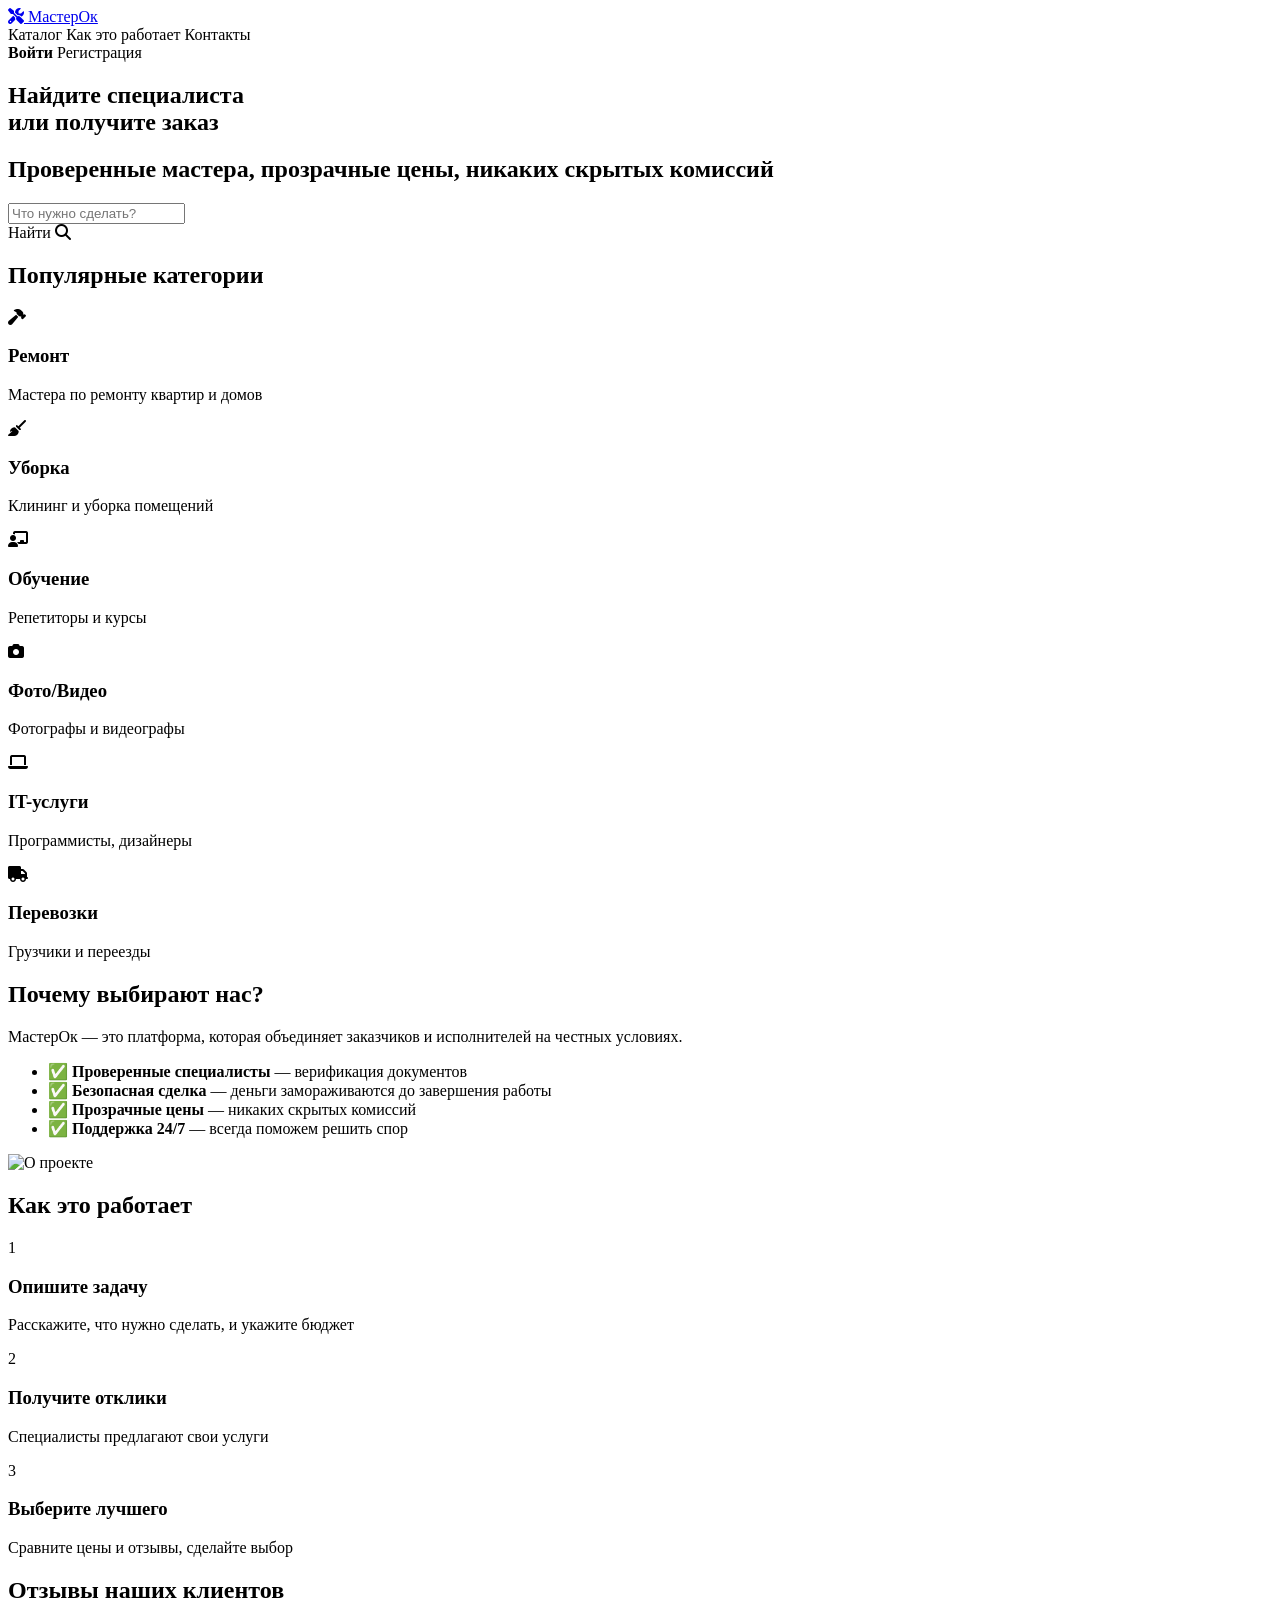
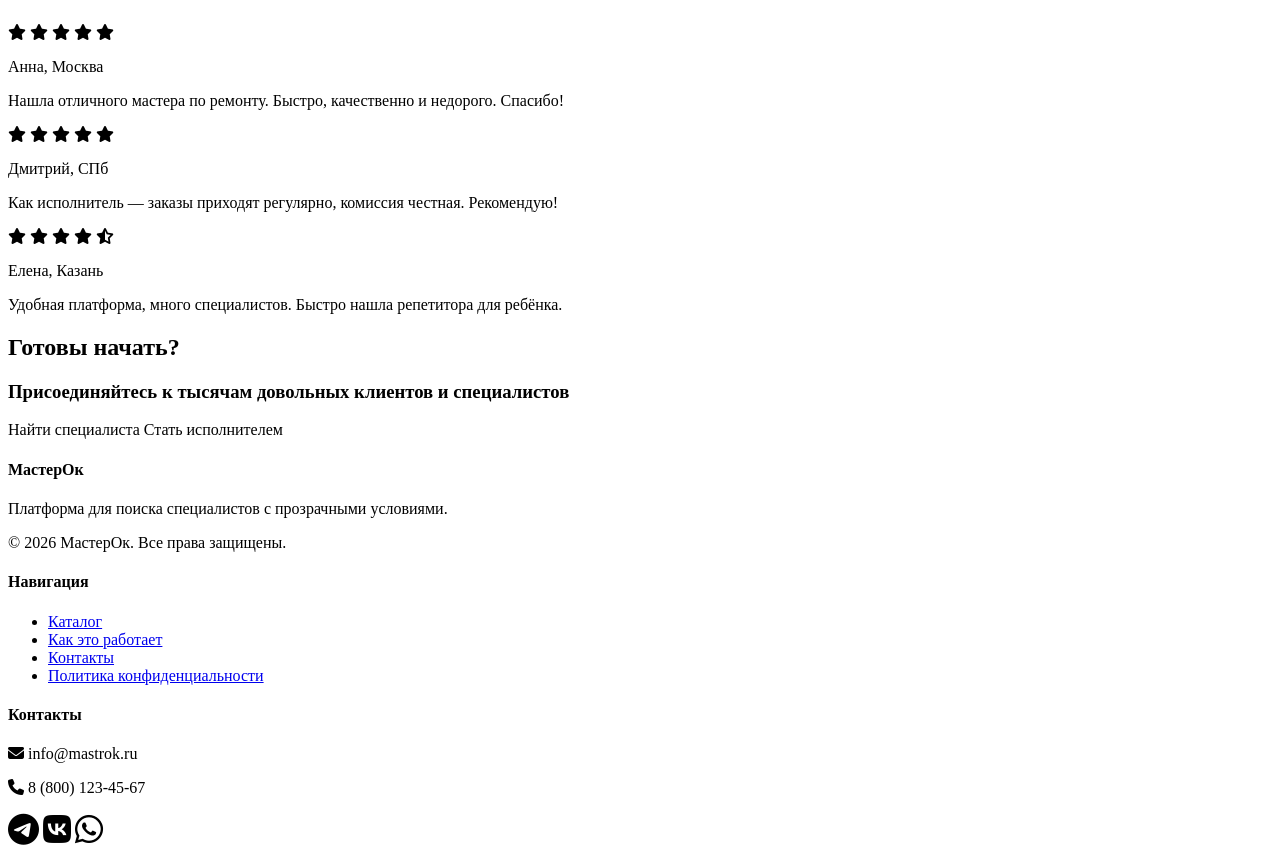
==== index.html @ 1bf758dd "Initial commit: лендинг МастерОк на Bulma" ====
<!DOCTYPE html>
<html lang="ru">
<head>
    <meta charset="UTF-8">
    <meta name="viewport" content="width=device-width, initial-scale=1.0">
    <title>МастерОк — платформа для поиска специалистов</title>
    
    <link rel="stylesheet" href="https://cdn.jsdelivr.net/npm/bulma@1.0.4/css/bulma.min.css">
    <link rel="stylesheet" href="https://cdnjs.cloudflare.com/ajax/libs/font-awesome/6.7.2/css/all.min.css">
    <link rel="stylesheet" href="style.css">
</head>
<body>

<nav class="navbar" role="navigation" aria-label="main navigation">
    <div class="container">
        <div class="navbar-brand">
            <a class="navbar-item" href="#">
                <span class="icon-text">
                    <span class="icon">
                        <i class="fas fa-tools"></i>
                    </span>
                    <span class="brand-text">МастерОк</span>
                </span>
            </a>

            <a role="button" class="navbar-burger" aria-label="menu" aria-expanded="false">
                <span aria-hidden="true"></span>
                <span aria-hidden="true"></span>
                <span aria-hidden="true"></span>
            </a>
        </div>

        <div class="navbar-menu">
            <div class="navbar-start">
                <a class="navbar-item">Каталог</a>
                <a class="navbar-item">Как это работает</a>
                <a class="navbar-item">Контакты</a>
            </div>

            <div class="navbar-end">
                <div class="navbar-item">
                    <div class="buttons">
                        <a class="button is-primary">
                            <strong>Войти</strong>
                        </a>
                        <a class="button is-light">
                            Регистрация
                        </a>
                    </div>
                </div>
            </div>
        </div>
    </div>
</nav>

<section class="hero is-medium">
    <div class="hero-body">
        <div class="container has-text-centered">
            <h1 class="title is-1 has-text-white">
                Найдите специалиста <br>или получите заказ
            </h1>
            <h2 class="subtitle is-4 has-text-white-light">
                Проверенные мастера, прозрачные цены, никаких скрытых комиссий
            </h2>
            <div class="columns is-centered">
                <div class="column is-half">
                    <div class="field has-addons">
                        <div class="control is-expanded">
                            <input class="input is-large" type="text" placeholder="Что нужно сделать?">
                        </div>
                        <div class="control">
                            <a class="button is-large is-primary">
                                <span>Найти</span>
                                <span class="icon">
                                    <i class="fas fa-search"></i>
                                </span>
                            </a>
                        </div>
                    </div>
                </div>
            </div>
        </div>
    </div>
</section>

<section class="section">
    <div class="container">
        <h2 class="title has-text-centered">Популярные категории</h2>
        <div class="columns is-multiline">
            <div class="column is-one-third">
                <div class="category-card">
                    <span class="icon">
                        <i class="fas fa-hammer"></i>
                    </span>
                    <h3 class="title is-4">Ремонт</h3>
                    <p>Мастера по ремонту квартир и домов</p>
                </div>
            </div>
            <div class="column is-one-third">
                <div class="category-card">
                    <span class="icon">
                        <i class="fas fa-broom"></i>
                    </span>
                    <h3 class="title is-4">Уборка</h3>
                    <p>Клининг и уборка помещений</p>
                </div>
            </div>
            <div class="column is-one-third">
                <div class="category-card">
                    <span class="icon">
                        <i class="fas fa-chalkboard-teacher"></i>
                    </span>
                    <h3 class="title is-4">Обучение</h3>
                    <p>Репетиторы и курсы</p>
                </div>
            </div>
            <div class="column is-one-third">
                <div class="category-card">
                    <span class="icon">
                        <i class="fas fa-camera"></i>
                    </span>
                    <h3 class="title is-4">Фото/Видео</h3>
                    <p>Фотографы и видеографы</p>
                </div>
            </div>
            <div class="column is-one-third">
                <div class="category-card">
                    <span class="icon">
                        <i class="fas fa-laptop"></i>
                    </span>
                    <h3 class="title is-4">IT-услуги</h3>
                    <p>Программисты, дизайнеры</p>
                </div>
            </div>
            <div class="column is-one-third">
                <div class="category-card">
                    <span class="icon">
                        <i class="fas fa-truck"></i>
                    </span>
                    <h3 class="title is-4">Перевозки</h3>
                    <p>Грузчики и переезды</p>
                </div>
            </div>
        </div>
    </div>
</section>

<section class="section about-section">
    <div class="container">
        <div class="columns is-vcentered">
            <div class="column is-half">
                <h2 class="title is-2">Почему выбирают нас?</h2>
                <div class="content">
                    <p>МастерОк — это платформа, которая объединяет заказчиков и исполнителей на честных условиях.</p>
                    <ul>
                        <li>✅ <strong>Проверенные специалисты</strong> — верификация документов</li>
                        <li>✅ <strong>Безопасная сделка</strong> — деньги замораживаются до завершения работы</li>
                        <li>✅ <strong>Прозрачные цены</strong> — никаких скрытых комиссий</li>
                        <li>✅ <strong>Поддержка 24/7</strong> — всегда поможем решить спор</li>
                    </ul>
                </div>
            </div>
            <div class="column is-half has-text-centered">
                <img src="https://via.placeholder.com/400x300?text=О+проекте" alt="О проекте" class="box about-image">
            </div>
        </div>
    </div>
</section>

<section class="section">
    <div class="container">
        <h2 class="title has-text-centered">Как это работает</h2>
        <div class="columns">
            <div class="column">
                <div class="has-text-centered">
                    <div class="step-number">1</div>
                    <h3 class="title is-4">Опишите задачу</h3>
                    <p>Расскажите, что нужно сделать, и укажите бюджет</p>
                </div>
            </div>
            <div class="column">
                <div class="has-text-centered">
                    <div class="step-number">2</div>
                    <h3 class="title is-4">Получите отклики</h3>
                    <p>Специалисты предлагают свои услуги</p>
                </div>
            </div>
            <div class="column">
                <div class="has-text-centered">
                    <div class="step-number">3</div>
                    <h3 class="title is-4">Выберите лучшего</h3>
                    <p>Сравните цены и отзывы, сделайте выбор</p>
                </div>
            </div>
        </div>
    </div>
</section>

<section class="section reviews-section">
    <div class="container">
        <h2 class="title has-text-centered">Отзывы наших клиентов</h2>
        <div class="columns">
            <div class="column">
                <div class="review-card">
                    <div class="rating">
                        <i class="fas fa-star"></i>
                        <i class="fas fa-star"></i>
                        <i class="fas fa-star"></i>
                        <i class="fas fa-star"></i>
                        <i class="fas fa-star"></i>
                    </div>
                    <p class="has-text-weight-bold">Анна, Москва</p>
                    <p>Нашла отличного мастера по ремонту. Быстро, качественно и недорого. Спасибо!</p>
                </div>
            </div>
            <div class="column">
                <div class="review-card">
                    <div class="rating">
                        <i class="fas fa-star"></i>
                        <i class="fas fa-star"></i>
                        <i class="fas fa-star"></i>
                        <i class="fas fa-star"></i>
                        <i class="fas fa-star"></i>
                    </div>
                    <p class="has-text-weight-bold">Дмитрий, СПб</p>
                    <p>Как исполнитель — заказы приходят регулярно, комиссия честная. Рекомендую!</p>
                </div>
            </div>
            <div class="column">
                <div class="review-card">
                    <div class="rating">
                        <i class="fas fa-star"></i>
                        <i class="fas fa-star"></i>
                        <i class="fas fa-star"></i>
                        <i class="fas fa-star"></i>
                        <i class="fas fa-star-half-alt"></i>
                    </div>
                    <p class="has-text-weight-bold">Елена, Казань</p>
                    <p>Удобная платформа, много специалистов. Быстро нашла репетитора для ребёнка.</p>
                </div>
            </div>
        </div>
    </div>
</section>

<section class="hero is-medium is-primary cta-section">
    <div class="hero-body">
        <div class="container has-text-centered">
            <h2 class="title is-2 has-text-white">Готовы начать?</h2>
            <h3 class="subtitle is-4 has-text-white-light">Присоединяйтесь к тысячам довольных клиентов и специалистов</h3>
            <div class="buttons is-centered">
                <a class="button is-large is-light">
                    <span>Найти специалиста</span>
                </a>
                <a class="button is-large is-outlined is-light">
                    <span>Стать исполнителем</span>
                </a>
            </div>
        </div>
    </div>
</section>

<footer class="footer">
    <div class="container">
        <div class="columns">
            <div class="column is-half">
                <h4 class="title is-5">МастерОк</h4>
                <p>Платформа для поиска специалистов с прозрачными условиями.</p>
                <p>© 2026 МастерОк. Все права защищены.</p>
            </div>
            <div class="column">
                <h4 class="title is-6">Навигация</h4>
                <ul>
                    <li><a href="#">Каталог</a></li>
                    <li><a href="#">Как это работает</a></li>
                    <li><a href="#">Контакты</a></li>
                    <li><a href="#">Политика конфиденциальности</a></li>
                </ul>
            </div>
            <div class="column">
                <h4 class="title is-6">Контакты</h4>
                <p><i class="fas fa-envelope"></i> info@mastrok.ru</p>
                <p><i class="fas fa-phone"></i> 8 (800) 123-45-67</p>
                <div class="social-icons">
                    <span class="icon is-medium">
                        <i class="fab fa-telegram fa-2x"></i>
                    </span>
                    <span class="icon is-medium">
                        <i class="fab fa-vk fa-2x"></i>
                    </span>
                    <span class="icon is-medium">
                        <i class="fab fa-whatsapp fa-2x"></i>
                    </span>
                </div>
            </div>
        </div>
    </div>
</footer>

<script>
    document.addEventListener('DOMContentLoaded', () => {
        const burger = document.querySelector('.navbar-burger');
        const menu = document.querySelector('.navbar-menu');
        
        burger.addEventListener('click', () => {
            burger.classList.toggle('is-active');
            menu.classList.toggle('is-active');
        });
    });
</script>

</body>
</html>
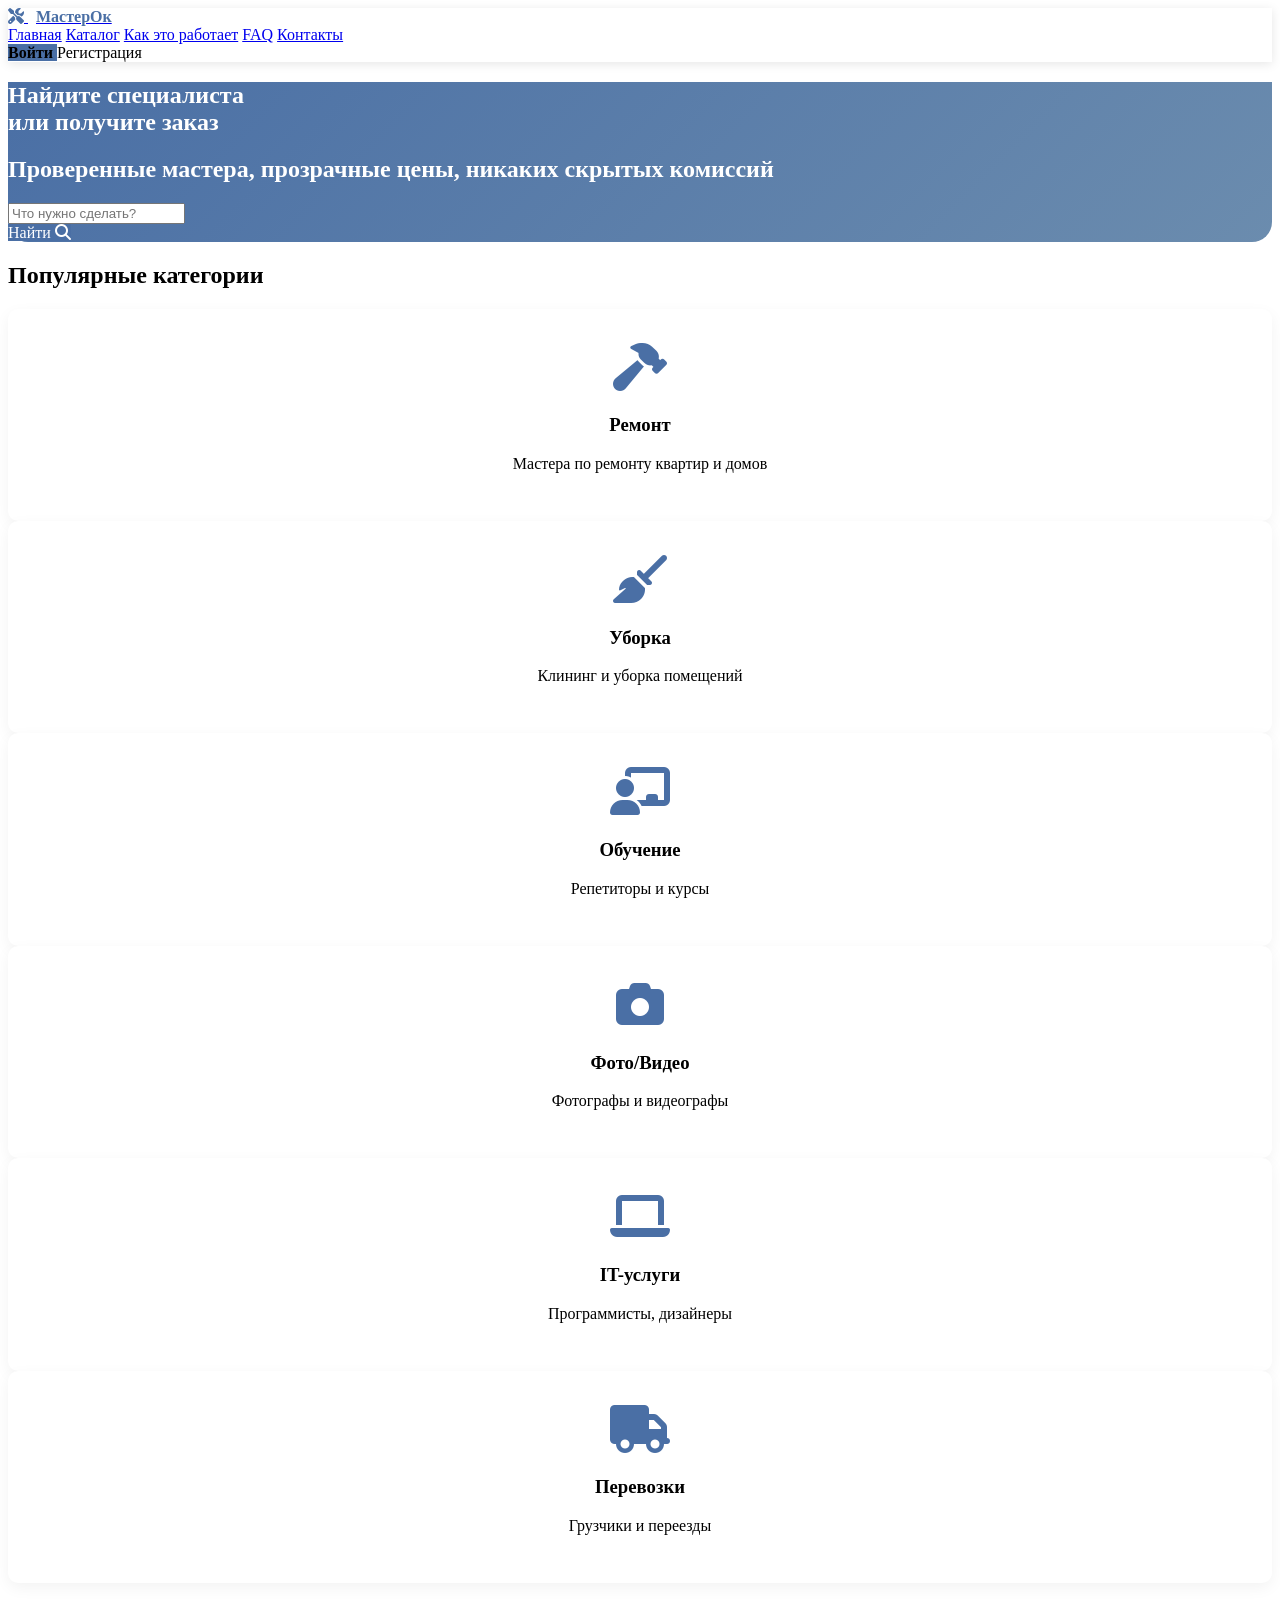
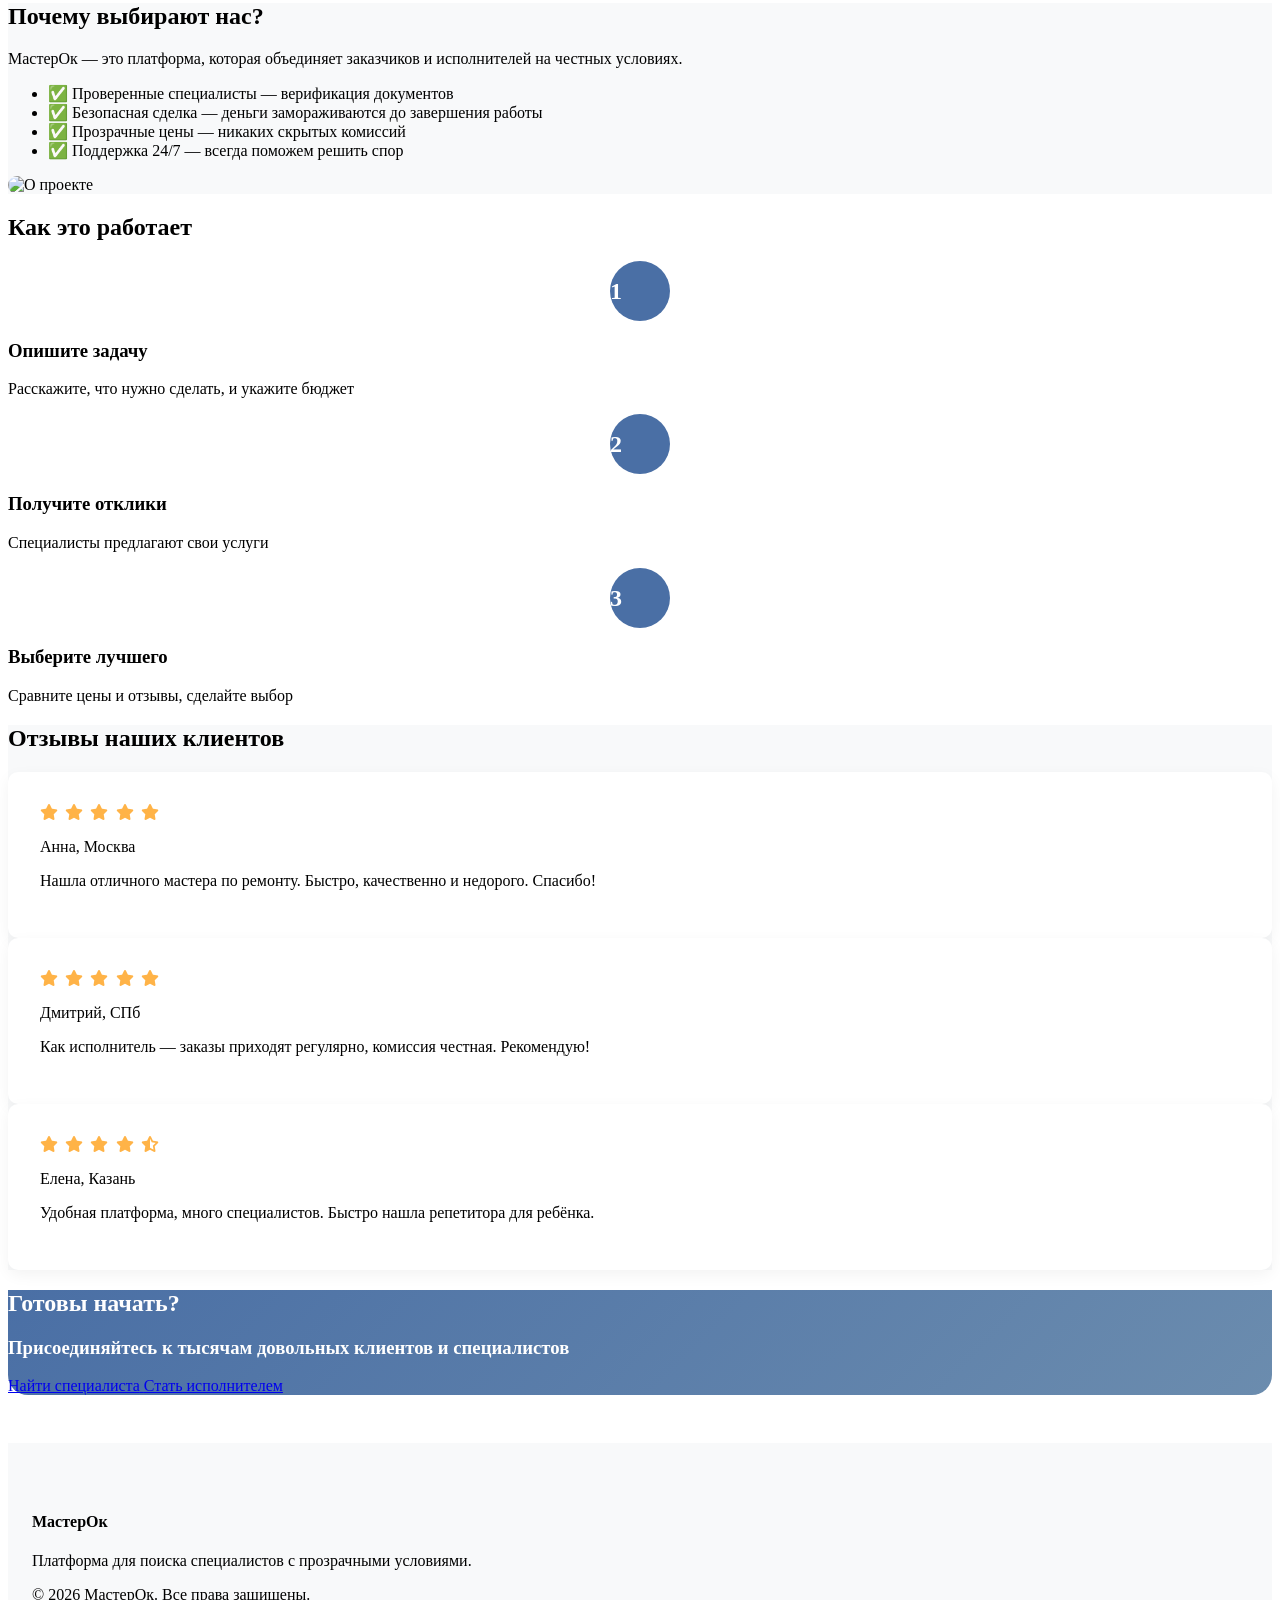
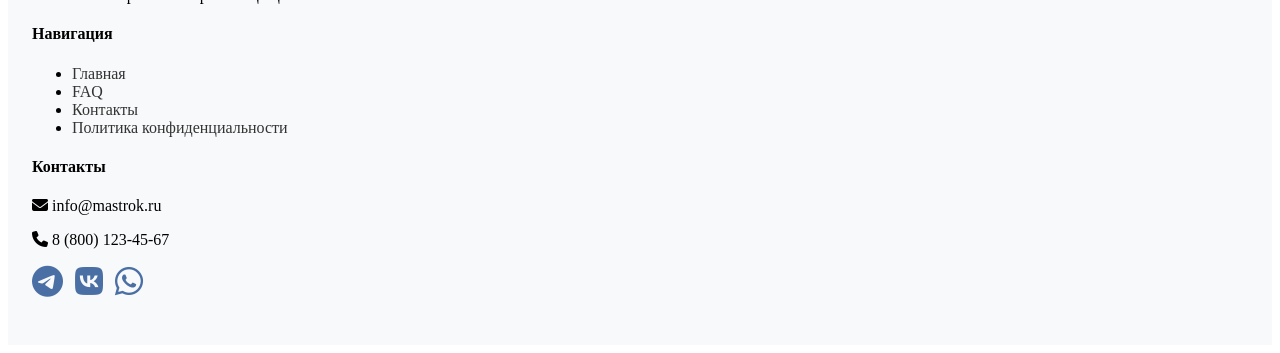
==== commit ffc746c6: "upd" ====
--- a/index.html
+++ b/index.html
@@ -4,310 +4,308 @@
     <meta charset="UTF-8">
     <meta name="viewport" content="width=device-width, initial-scale=1.0">
     <title>МастерОк — платформа для поиска специалистов</title>
-    
     <link rel="stylesheet" href="https://cdn.jsdelivr.net/npm/bulma@1.0.4/css/bulma.min.css">
     <link rel="stylesheet" href="https://cdnjs.cloudflare.com/ajax/libs/font-awesome/6.7.2/css/all.min.css">
     <link rel="stylesheet" href="style.css">
 </head>
 <body>
-
-<nav class="navbar" role="navigation" aria-label="main navigation">
-    <div class="container">
-        <div class="navbar-brand">
-            <a class="navbar-item" href="#">
-                <span class="icon-text">
-                    <span class="icon">
-                        <i class="fas fa-tools"></i>
+    <nav class="navbar" role="navigation" aria-label="main navigation">
+        <div class="container">
+            <div class="navbar-brand">
+                <a class="navbar-item" href="index.html">
+                    <span class="icon-text">
+                        <span class="icon">
+                            <i class="fas fa-tools"></i>
+                        </span>
+                        <span class="brand-text">МастерОк</span>
                     </span>
-                    <span class="brand-text">МастерОк</span>
-                </span>
-            </a>
-
-            <a role="button" class="navbar-burger" aria-label="menu" aria-expanded="false">
-                <span aria-hidden="true"></span>
-                <span aria-hidden="true"></span>
-                <span aria-hidden="true"></span>
-            </a>
-        </div>
-
-        <div class="navbar-menu">
-            <div class="navbar-start">
-                <a class="navbar-item">Каталог</a>
-                <a class="navbar-item">Как это работает</a>
-                <a class="navbar-item">Контакты</a>
-            </div>
-
-            <div class="navbar-end">
-                <div class="navbar-item">
-                    <div class="buttons">
-                        <a class="button is-primary">
-                            <strong>Войти</strong>
+                </a>
+                <a role="button" class="navbar-burger" aria-label="menu" aria-expanded="false" data-target="navbarMenu">
+                    <span aria-hidden="true"></span>
+                    <span aria-hidden="true"></span>
+                    <span aria-hidden="true"></span>
+                </a>
+            </div>
+            <div id="navbarMenu" class="navbar-menu">
+                <div class="navbar-start">
+                    <a class="navbar-item" href="index.html">Главная</a>
+                    <a class="navbar-item" href="#catalog">Каталог</a>
+                    <a class="navbar-item" href="#how-it-works">Как это работает</a>
+                    <a class="navbar-item" href="faq.html">FAQ</a>
+                    <a class="navbar-item" href="contacts.html">Контакты</a>
+                </div>
+                <div class="navbar-end">
+                    <div class="navbar-item">
+                        <div class="buttons">
+                            <a class="button is-primary" id="loginBtn">
+                                <strong>Войти</strong>
+                            </a>
+                            <a class="button is-light" id="registerBtn">
+                                Регистрация
+                            </a>
+                        </div>
+                    </div>
+                </div>
+            </div>
+        </div>
+    </nav>
+
+    <section class="hero is-medium" id="home">
+        <div class="hero-body">
+            <div class="container has-text-centered">
+                <h1 class="title is-1 has-text-white">
+                    Найдите специалиста <br>или получите заказ
+                </h1>
+                <h2 class="subtitle is-4 has-text-white-light">
+                    Проверенные мастера, прозрачные цены, никаких скрытых комиссий
+                </h2>
+                <div class="columns is-centered">
+                    <div class="column is-half">
+                        <div class="field has-addons">
+                            <div class="control is-expanded">
+                                <input class="input is-large" type="text" placeholder="Что нужно сделать?">
+                            </div>
+                            <div class="control">
+                                <a class="button is-large is-primary" id="searchBtn">
+                                    <span>Найти</span>
+                                    <span class="icon">
+                                        <i class="fas fa-search"></i>
+                                    </span>
+                                </a>
+                            </div>
+                        </div>
+                    </div>
+                </div>
+            </div>
+        </div>
+    </section>
+
+    <section class="section" id="catalog">
+        <div class="container">
+            <h2 class="title has-text-centered">Популярные категории</h2>
+            <div class="columns is-multiline">
+                <div class="column is-one-third">
+                    <div class="category-card" data-category="remont">
+                        <span class="icon">
+                            <i class="fas fa-hammer"></i>
+                        </span>
+                        <h3 class="title is-4">Ремонт</h3>
+                        <p>Мастера по ремонту квартир и домов</p>
+                    </div>
+                </div>
+                <div class="column is-one-third">
+                    <div class="category-card" data-category="uborka">
+                        <span class="icon">
+                            <i class="fas fa-broom"></i>
+                        </span>
+                        <h3 class="title is-4">Уборка</h3>
+                        <p>Клининг и уборка помещений</p>
+                    </div>
+                </div>
+                <div class="column is-one-third">
+                    <div class="category-card" data-category="obuchenie">
+                        <span class="icon">
+                            <i class="fas fa-chalkboard-teacher"></i>
+                        </span>
+                        <h3 class="title is-4">Обучение</h3>
+                        <p>Репетиторы и курсы</p>
+                    </div>
+                </div>
+                <div class="column is-one-third">
+                    <div class="category-card" data-category="foto">
+                        <span class="icon">
+                            <i class="fas fa-camera"></i>
+                        </span>
+                        <h3 class="title is-4">Фото/Видео</h3>
+                        <p>Фотографы и видеографы</p>
+                    </div>
+                </div>
+                <div class="column is-one-third">
+                    <div class="category-card" data-category="it">
+                        <span class="icon">
+                            <i class="fas fa-laptop"></i>
+                        </span>
+                        <h3 class="title is-4">IT-услуги</h3>
+                        <p>Программисты, дизайнеры</p>
+                    </div>
+                </div>
+                <div class="column is-one-third">
+                    <div class="category-card" data-category="perevozki">
+                        <span class="icon">
+                            <i class="fas fa-truck"></i>
+                        </span>
+                        <h3 class="title is-4">Перевозки</h3>
+                        <p>Грузчики и переезды</p>
+                    </div>
+                </div>
+            </div>
+        </div>
+    </section>
+
+    <section class="section about-section" id="about">
+        <div class="container">
+            <div class="columns is-vcentered">
+                <div class="column is-half">
+                    <h2 class="title is-2">Почему выбирают нас?</h2>
+                    <div class="content">
+                        <p>МастерОк — это платформа, которая объединяет заказчиков и исполнителей на честных условиях.</p>
+                        <ul>
+                            <li>✅ Проверенные специалисты — верификация документов</li>
+                            <li>✅ Безопасная сделка — деньги замораживаются до завершения работы</li>
+                            <li>✅ Прозрачные цены — никаких скрытых комиссий</li>
+                            <li>✅ Поддержка 24/7 — всегда поможем решить спор</li>
+                        </ul>
+                    </div>
+                </div>
+                <div class="column is-half has-text-centered">
+                    <img src="https://via.placeholder.com/400x300?text=О+проекте" alt="О проекте" class="box about-image">
+                </div>
+            </div>
+        </div>
+    </section>
+
+    <section class="section" id="how-it-works">
+        <div class="container">
+            <h2 class="title has-text-centered">Как это работает</h2>
+            <div class="columns">
+                <div class="column">
+                    <div class="has-text-centered">
+                        <div class="step-number">1</div>
+                        <h3 class="title is-4">Опишите задачу</h3>
+                        <p>Расскажите, что нужно сделать, и укажите бюджет</p>
+                    </div>
+                </div>
+                <div class="column">
+                    <div class="has-text-centered">
+                        <div class="step-number">2</div>
+                        <h3 class="title is-4">Получите отклики</h3>
+                        <p>Специалисты предлагают свои услуги</p>
+                    </div>
+                </div>
+                <div class="column">
+                    <div class="has-text-centered">
+                        <div class="step-number">3</div>
+                        <h3 class="title is-4">Выберите лучшего</h3>
+                        <p>Сравните цены и отзывы, сделайте выбор</p>
+                    </div>
+                </div>
+            </div>
+        </div>
+    </section>
+
+    <section class="section reviews-section" id="reviews">
+        <div class="container">
+            <h2 class="title has-text-centered">Отзывы наших клиентов</h2>
+            <div class="columns">
+                <div class="column">
+                    <div class="review-card">
+                        <div class="rating">
+                            <i class="fas fa-star"></i>
+                            <i class="fas fa-star"></i>
+                            <i class="fas fa-star"></i>
+                            <i class="fas fa-star"></i>
+                            <i class="fas fa-star"></i>
+                        </div>
+                        <p class="has-text-weight-bold">Анна, Москва</p>
+                        <p>Нашла отличного мастера по ремонту. Быстро, качественно и недорого. Спасибо!</p>
+                    </div>
+                </div>
+                <div class="column">
+                    <div class="review-card">
+                        <div class="rating">
+                            <i class="fas fa-star"></i>
+                            <i class="fas fa-star"></i>
+                            <i class="fas fa-star"></i>
+                            <i class="fas fa-star"></i>
+                            <i class="fas fa-star"></i>
+                        </div>
+                        <p class="has-text-weight-bold">Дмитрий, СПб</p>
+                        <p>Как исполнитель — заказы приходят регулярно, комиссия честная. Рекомендую!</p>
+                    </div>
+                </div>
+                <div class="column">
+                    <div class="review-card">
+                        <div class="rating">
+                            <i class="fas fa-star"></i>
+                            <i class="fas fa-star"></i>
+                            <i class="fas fa-star"></i>
+                            <i class="fas fa-star"></i>
+                            <i class="fas fa-star-half-alt"></i>
+                        </div>
+                        <p class="has-text-weight-bold">Елена, Казань</p>
+                        <p>Удобная платформа, много специалистов. Быстро нашла репетитора для ребёнка.</p>
+                    </div>
+                </div>
+            </div>
+        </div>
+    </section>
+
+    <section class="hero is-medium is-primary cta-section" id="cta">
+        <div class="hero-body">
+            <div class="container has-text-centered">
+                <h2 class="title is-2 has-text-white">Готовы начать?</h2>
+                <h3 class="subtitle is-4 has-text-white-light">Присоединяйтесь к тысячам довольных клиентов и специалистов</h3>
+                <div class="buttons is-centered">
+                    <a class="button is-large is-light" href="contacts.html">
+                        <span>Найти специалиста</span>
+                    </a>
+                    <a class="button is-large is-outlined is-light" href="contacts.html">
+                        <span>Стать исполнителем</span>
+                    </a>
+                </div>
+            </div>
+        </div>
+    </section>
+
+    <footer class="footer" id="contacts">
+        <div class="container">
+            <div class="columns">
+                <div class="column is-half">
+                    <h4 class="title is-5">МастерОк</h4>
+                    <p>Платформа для поиска специалистов с прозрачными условиями.</p>
+                    <p>© 2026 МастерОк. Все права защищены.</p>
+                </div>
+                <div class="column">
+                    <h4 class="title is-6">Навигация</h4>
+                    <ul>
+                        <li><a href="index.html">Главная</a></li>
+                        <li><a href="faq.html">FAQ</a></li>
+                        <li><a href="contacts.html">Контакты</a></li>
+                        <li><a href="#" id="privacyLink">Политика конфиденциальности</a></li>
+                    </ul>
+                </div>
+                <div class="column">
+                    <h4 class="title is-6">Контакты</h4>
+                    <p><i class="fas fa-envelope"></i> info@mastrok.ru</p>
+                    <p><i class="fas fa-phone"></i> 8 (800) 123-45-67</p>
+                    <div class="social-icons">
+                        <a href="#" class="icon is-medium">
+                            <i class="fab fa-telegram fa-2x"></i>
                         </a>
-                        <a class="button is-light">
-                            Регистрация
+                        <a href="#" class="icon is-medium">
+                            <i class="fab fa-vk fa-2x"></i>
                         </a>
-                    </div>
-                </div>
-            </div>
-        </div>
-    </div>
-</nav>
-
-<section class="hero is-medium">
-    <div class="hero-body">
-        <div class="container has-text-centered">
-            <h1 class="title is-1 has-text-white">
-                Найдите специалиста <br>или получите заказ
-            </h1>
-            <h2 class="subtitle is-4 has-text-white-light">
-                Проверенные мастера, прозрачные цены, никаких скрытых комиссий
-            </h2>
-            <div class="columns is-centered">
-                <div class="column is-half">
-                    <div class="field has-addons">
-                        <div class="control is-expanded">
-                            <input class="input is-large" type="text" placeholder="Что нужно сделать?">
-                        </div>
-                        <div class="control">
-                            <a class="button is-large is-primary">
-                                <span>Найти</span>
-                                <span class="icon">
-                                    <i class="fas fa-search"></i>
-                                </span>
-                            </a>
-                        </div>
-                    </div>
-                </div>
-            </div>
-        </div>
-    </div>
-</section>
-
-<section class="section">
-    <div class="container">
-        <h2 class="title has-text-centered">Популярные категории</h2>
-        <div class="columns is-multiline">
-            <div class="column is-one-third">
-                <div class="category-card">
-                    <span class="icon">
-                        <i class="fas fa-hammer"></i>
-                    </span>
-                    <h3 class="title is-4">Ремонт</h3>
-                    <p>Мастера по ремонту квартир и домов</p>
-                </div>
-            </div>
-            <div class="column is-one-third">
-                <div class="category-card">
-                    <span class="icon">
-                        <i class="fas fa-broom"></i>
-                    </span>
-                    <h3 class="title is-4">Уборка</h3>
-                    <p>Клининг и уборка помещений</p>
-                </div>
-            </div>
-            <div class="column is-one-third">
-                <div class="category-card">
-                    <span class="icon">
-                        <i class="fas fa-chalkboard-teacher"></i>
-                    </span>
-                    <h3 class="title is-4">Обучение</h3>
-                    <p>Репетиторы и курсы</p>
-                </div>
-            </div>
-            <div class="column is-one-third">
-                <div class="category-card">
-                    <span class="icon">
-                        <i class="fas fa-camera"></i>
-                    </span>
-                    <h3 class="title is-4">Фото/Видео</h3>
-                    <p>Фотографы и видеографы</p>
-                </div>
-            </div>
-            <div class="column is-one-third">
-                <div class="category-card">
-                    <span class="icon">
-                        <i class="fas fa-laptop"></i>
-                    </span>
-                    <h3 class="title is-4">IT-услуги</h3>
-                    <p>Программисты, дизайнеры</p>
-                </div>
-            </div>
-            <div class="column is-one-third">
-                <div class="category-card">
-                    <span class="icon">
-                        <i class="fas fa-truck"></i>
-                    </span>
-                    <h3 class="title is-4">Перевозки</h3>
-                    <p>Грузчики и переезды</p>
-                </div>
-            </div>
-        </div>
-    </div>
-</section>
-
-<section class="section about-section">
-    <div class="container">
-        <div class="columns is-vcentered">
-            <div class="column is-half">
-                <h2 class="title is-2">Почему выбирают нас?</h2>
-                <div class="content">
-                    <p>МастерОк — это платформа, которая объединяет заказчиков и исполнителей на честных условиях.</p>
-                    <ul>
-                        <li>✅ <strong>Проверенные специалисты</strong> — верификация документов</li>
-                        <li>✅ <strong>Безопасная сделка</strong> — деньги замораживаются до завершения работы</li>
-                        <li>✅ <strong>Прозрачные цены</strong> — никаких скрытых комиссий</li>
-                        <li>✅ <strong>Поддержка 24/7</strong> — всегда поможем решить спор</li>
-                    </ul>
-                </div>
-            </div>
-            <div class="column is-half has-text-centered">
-                <img src="https://via.placeholder.com/400x300?text=О+проекте" alt="О проекте" class="box about-image">
-            </div>
-        </div>
-    </div>
-</section>
-
-<section class="section">
-    <div class="container">
-        <h2 class="title has-text-centered">Как это работает</h2>
-        <div class="columns">
-            <div class="column">
-                <div class="has-text-centered">
-                    <div class="step-number">1</div>
-                    <h3 class="title is-4">Опишите задачу</h3>
-                    <p>Расскажите, что нужно сделать, и укажите бюджет</p>
-                </div>
-            </div>
-            <div class="column">
-                <div class="has-text-centered">
-                    <div class="step-number">2</div>
-                    <h3 class="title is-4">Получите отклики</h3>
-                    <p>Специалисты предлагают свои услуги</p>
-                </div>
-            </div>
-            <div class="column">
-                <div class="has-text-centered">
-                    <div class="step-number">3</div>
-                    <h3 class="title is-4">Выберите лучшего</h3>
-                    <p>Сравните цены и отзывы, сделайте выбор</p>
-                </div>
-            </div>
-        </div>
-    </div>
-</section>
-
-<section class="section reviews-section">
-    <div class="container">
-        <h2 class="title has-text-centered">Отзывы наших клиентов</h2>
-        <div class="columns">
-            <div class="column">
-                <div class="review-card">
-                    <div class="rating">
-                        <i class="fas fa-star"></i>
-                        <i class="fas fa-star"></i>
-                        <i class="fas fa-star"></i>
-                        <i class="fas fa-star"></i>
-                        <i class="fas fa-star"></i>
-                    </div>
-                    <p class="has-text-weight-bold">Анна, Москва</p>
-                    <p>Нашла отличного мастера по ремонту. Быстро, качественно и недорого. Спасибо!</p>
-                </div>
-            </div>
-            <div class="column">
-                <div class="review-card">
-                    <div class="rating">
-                        <i class="fas fa-star"></i>
-                        <i class="fas fa-star"></i>
-                        <i class="fas fa-star"></i>
-                        <i class="fas fa-star"></i>
-                        <i class="fas fa-star"></i>
-                    </div>
-                    <p class="has-text-weight-bold">Дмитрий, СПб</p>
-                    <p>Как исполнитель — заказы приходят регулярно, комиссия честная. Рекомендую!</p>
-                </div>
-            </div>
-            <div class="column">
-                <div class="review-card">
-                    <div class="rating">
-                        <i class="fas fa-star"></i>
-                        <i class="fas fa-star"></i>
-                        <i class="fas fa-star"></i>
-                        <i class="fas fa-star"></i>
-                        <i class="fas fa-star-half-alt"></i>
-                    </div>
-                    <p class="has-text-weight-bold">Елена, Казань</p>
-                    <p>Удобная платформа, много специалистов. Быстро нашла репетитора для ребёнка.</p>
-                </div>
-            </div>
-        </div>
-    </div>
-</section>
-
-<section class="hero is-medium is-primary cta-section">
-    <div class="hero-body">
-        <div class="container has-text-centered">
-            <h2 class="title is-2 has-text-white">Готовы начать?</h2>
-            <h3 class="subtitle is-4 has-text-white-light">Присоединяйтесь к тысячам довольных клиентов и специалистов</h3>
-            <div class="buttons is-centered">
-                <a class="button is-large is-light">
-                    <span>Найти специалиста</span>
-                </a>
-                <a class="button is-large is-outlined is-light">
-                    <span>Стать исполнителем</span>
-                </a>
-            </div>
-        </div>
-    </div>
-</section>
-
-<footer class="footer">
-    <div class="container">
-        <div class="columns">
-            <div class="column is-half">
-                <h4 class="title is-5">МастерОк</h4>
-                <p>Платформа для поиска специалистов с прозрачными условиями.</p>
-                <p>© 2026 МастерОк. Все права защищены.</p>
-            </div>
-            <div class="column">
-                <h4 class="title is-6">Навигация</h4>
-                <ul>
-                    <li><a href="#">Каталог</a></li>
-                    <li><a href="#">Как это работает</a></li>
-                    <li><a href="#">Контакты</a></li>
-                    <li><a href="#">Политика конфиденциальности</a></li>
-                </ul>
-            </div>
-            <div class="column">
-                <h4 class="title is-6">Контакты</h4>
-                <p><i class="fas fa-envelope"></i> info@mastrok.ru</p>
-                <p><i class="fas fa-phone"></i> 8 (800) 123-45-67</p>
-                <div class="social-icons">
-                    <span class="icon is-medium">
-                        <i class="fab fa-telegram fa-2x"></i>
-                    </span>
-                    <span class="icon is-medium">
-                        <i class="fab fa-vk fa-2x"></i>
-                    </span>
-                    <span class="icon is-medium">
-                        <i class="fab fa-whatsapp fa-2x"></i>
-                    </span>
-                </div>
-            </div>
-        </div>
-    </div>
-</footer>
-
-<script>
-    document.addEventListener('DOMContentLoaded', () => {
-        const burger = document.querySelector('.navbar-burger');
-        const menu = document.querySelector('.navbar-menu');
-        
-        burger.addEventListener('click', () => {
-            burger.classList.toggle('is-active');
-            menu.classList.toggle('is-active');
+                        <a href="#" class="icon is-medium">
+                            <i class="fab fa-whatsapp fa-2x"></i>
+                        </a>
+                    </div>
+                </div>
+            </div>
+        </div>
+    </footer>
+
+    <script>
+        document.addEventListener('DOMContentLoaded', () => {
+            const burger = document.querySelector('.navbar-burger');
+            const menu = document.querySelector('.navbar-menu');
+            
+            if (burger) {
+                burger.addEventListener('click', () => {
+                    burger.classList.toggle('is-active');
+                    menu.classList.toggle('is-active');
+                });
+            }
         });
-    });
-</script>
-
+    </script>
 </body>
 </html>
--- a/style.css
+++ b/style.css
@@ -0,0 +1,292 @@
+:root {
+    --primary-color: #4a6fa5;
+    --secondary-color: #6b8cae;
+    --accent-color: #ffb347;
+    --text-dark: #333333;
+    --text-light: #666666;
+    --background-light: #f8f9fa;
+}
+
+.navbar {
+    box-shadow: 0 2px 10px rgba(0,0,0,0.1);
+}
+
+.brand-text {
+    font-weight: bold;
+    color: var(--primary-color);
+    margin-left: 0.5rem;
+}
+
+.navbar-item .icon {
+    color: var(--primary-color);
+}
+
+.hero {
+    background: linear-gradient(135deg, var(--primary-color), var(--secondary-color));
+    color: white;
+    border-radius: 0 0 20px 20px;
+}
+
+.button.is-primary {
+    background-color: var(--primary-color);
+}
+
+.button.is-primary:hover {
+    background-color: var(--secondary-color);
+}
+
+.category-card {
+    transition: transform 0.3s ease, box-shadow 0.3s ease;
+    text-align: center;
+    padding: 2rem 1rem;
+    border-radius: 10px;
+    background: white;
+    box-shadow: 0 5px 15px rgba(0,0,0,0.05);
+    height: 100%;
+    cursor: pointer;
+}
+
+.category-card:hover {
+    transform: translateY(-5px);
+    box-shadow: 0 10px 20px rgba(0,0,0,0.1);
+}
+
+.category-card .icon {
+    font-size: 3rem;
+    color: var(--primary-color);
+    margin-bottom: 1rem;
+}
+
+.about-section {
+    background-color: var(--background-light);
+}
+
+.about-image {
+    border-radius: 10px;
+    max-width: 100%;
+}
+
+.step-number {
+    width: 60px;
+    height: 60px;
+    line-height: 60px;
+    border-radius: 50%;
+    background-color: var(--primary-color);
+    color: white;
+    font-size: 1.5rem;
+    font-weight: bold;
+    margin: 0 auto 1rem;
+}
+
+.reviews-section {
+    background-color: var(--background-light);
+}
+
+.review-card {
+    border-radius: 10px;
+    box-shadow: 0 5px 15px rgba(0,0,0,0.05);
+    padding: 2rem;
+    background: white;
+    height: 100%;
+}
+
+.review-card .rating {
+    color: var(--accent-color);
+    margin-bottom: 1rem;
+}
+
+.review-card .rating i {
+    margin-right: 0.2rem;
+}
+
+.cta-section {
+    background: linear-gradient(135deg, var(--primary-color), var(--secondary-color)) !important;
+}
+
+.footer {
+    background-color: var(--background-light);
+    padding: 3rem 1.5rem;
+    margin-top: 3rem;
+}
+
+.footer a {
+    color: var(--text-dark);
+    text-decoration: none;
+}
+
+.footer a:hover {
+    color: var(--primary-color);
+}
+
+.social-icons {
+    margin-top: 1rem;
+}
+
+.social-icons .icon {
+    margin-right: 0.5rem;
+    color: var(--primary-color);
+    cursor: pointer;
+}
+
+.social-icons .icon:hover {
+    color: var(--secondary-color);
+}
+
+.contacts-header {
+    background: linear-gradient(135deg, var(--primary-color), var(--secondary-color));
+    color: white;
+    padding: 3rem 0;
+    text-align: center;
+    margin-bottom: 2rem;
+    border-radius: 0 0 20px 20px;
+}
+
+.contact-info-card {
+    padding: 2rem;
+    border-radius: 10px;
+    box-shadow: 0 5px 15px rgba(0,0,0,0.05);
+    background: white;
+    height: 100%;
+    text-align: center;
+}
+
+.contact-info-card .icon {
+    font-size: 3rem;
+    color: var(--primary-color);
+    margin-bottom: 1rem;
+}
+
+.form-container {
+    background: white;
+    border-radius: 10px;
+    box-shadow: 0 5px 15px rgba(0,0,0,0.05);
+    padding: 2rem;
+}
+
+.map-container {
+    border-radius: 10px;
+    overflow: hidden;
+    box-shadow: 0 5px 15px rgba(0,0,0,0.05);
+}
+
+.faq-header {
+    background: linear-gradient(135deg, var(--primary-color), var(--secondary-color));
+    color: white;
+    padding: 3rem 0;
+    text-align: center;
+    margin-bottom: 2rem;
+    border-radius: 0 0 20px 20px;
+}
+
+.accordion-item {
+    margin-bottom: 1rem;
+    border-radius: 8px;
+    overflow: hidden;
+    box-shadow: 0 2px 5px rgba(0,0,0,0.05);
+}
+
+.accordion-header {
+    background: white;
+    border: 1px solid #eee;
+    border-radius: 8px;
+}
+
+.accordion-button {
+    width: 100%;
+    text-align: left;
+    padding: 1.25rem;
+    background: white;
+    border: none;
+    cursor: pointer;
+    font-size: 1.1rem;
+    font-weight: 500;
+    display: flex;
+    justify-content: space-between;
+    align-items: center;
+    color: var(--text-dark);
+    transition: all 0.3s ease;
+}
+
+.accordion-button:hover {
+    background-color: #f5f5f5;
+    color: var(--primary-color);
+}
+
+.accordion-button i {
+    transition: transform 0.3s ease;
+    color: var(--primary-color);
+}
+
+.accordion-button.active i {
+    transform: rotate(180deg);
+}
+
+.accordion-content {
+    max-height: 0;
+    overflow: hidden;
+    transition: max-height 0.3s ease;
+    background: #f9f9f9;
+    border-left: 1px solid #eee;
+    border-right: 1px solid #eee;
+    border-bottom: 1px solid #eee;
+    border-radius: 0 0 8px 8px;
+}
+
+.accordion-content-inner {
+    padding: 1.5rem;
+}
+
+.error-page {
+    min-height: 100vh;
+    display: flex;
+    align-items: center;
+    justify-content: center;
+    background: linear-gradient(135deg, #f5f7fa 0%, #c3cfe2 100%);
+}
+
+.error-number {
+    font-size: 12rem;
+    font-weight: 800;
+    line-height: 1;
+    background: linear-gradient(135deg, var(--primary-color), var(--secondary-color));
+    -webkit-background-clip: text;
+    -webkit-text-fill-color: transparent;
+    margin-bottom: 0;
+}
+
+.error-card {
+    border-radius: 20px;
+    box-shadow: 0 20px 40px rgba(0,0,0,0.1);
+    padding: 3rem;
+    background: white;
+    text-align: center;
+}
+
+.error-icon {
+    font-size: 5rem;
+    color: var(--primary-color);
+    margin-bottom: 1rem;
+}
+
+.search-box {
+    max-width: 500px;
+    margin: 2rem auto;
+}
+
+@media screen and (max-width: 768px) {
+    .hero .title.is-1 {
+        font-size: 2rem;
+    }
+    
+    .category-card {
+        margin-bottom: 1rem;
+    }
+    
+    .review-card {
+        margin-bottom: 1rem;
+    }
+    
+    .error-number {
+        font-size: 6rem;
+    }
+}
